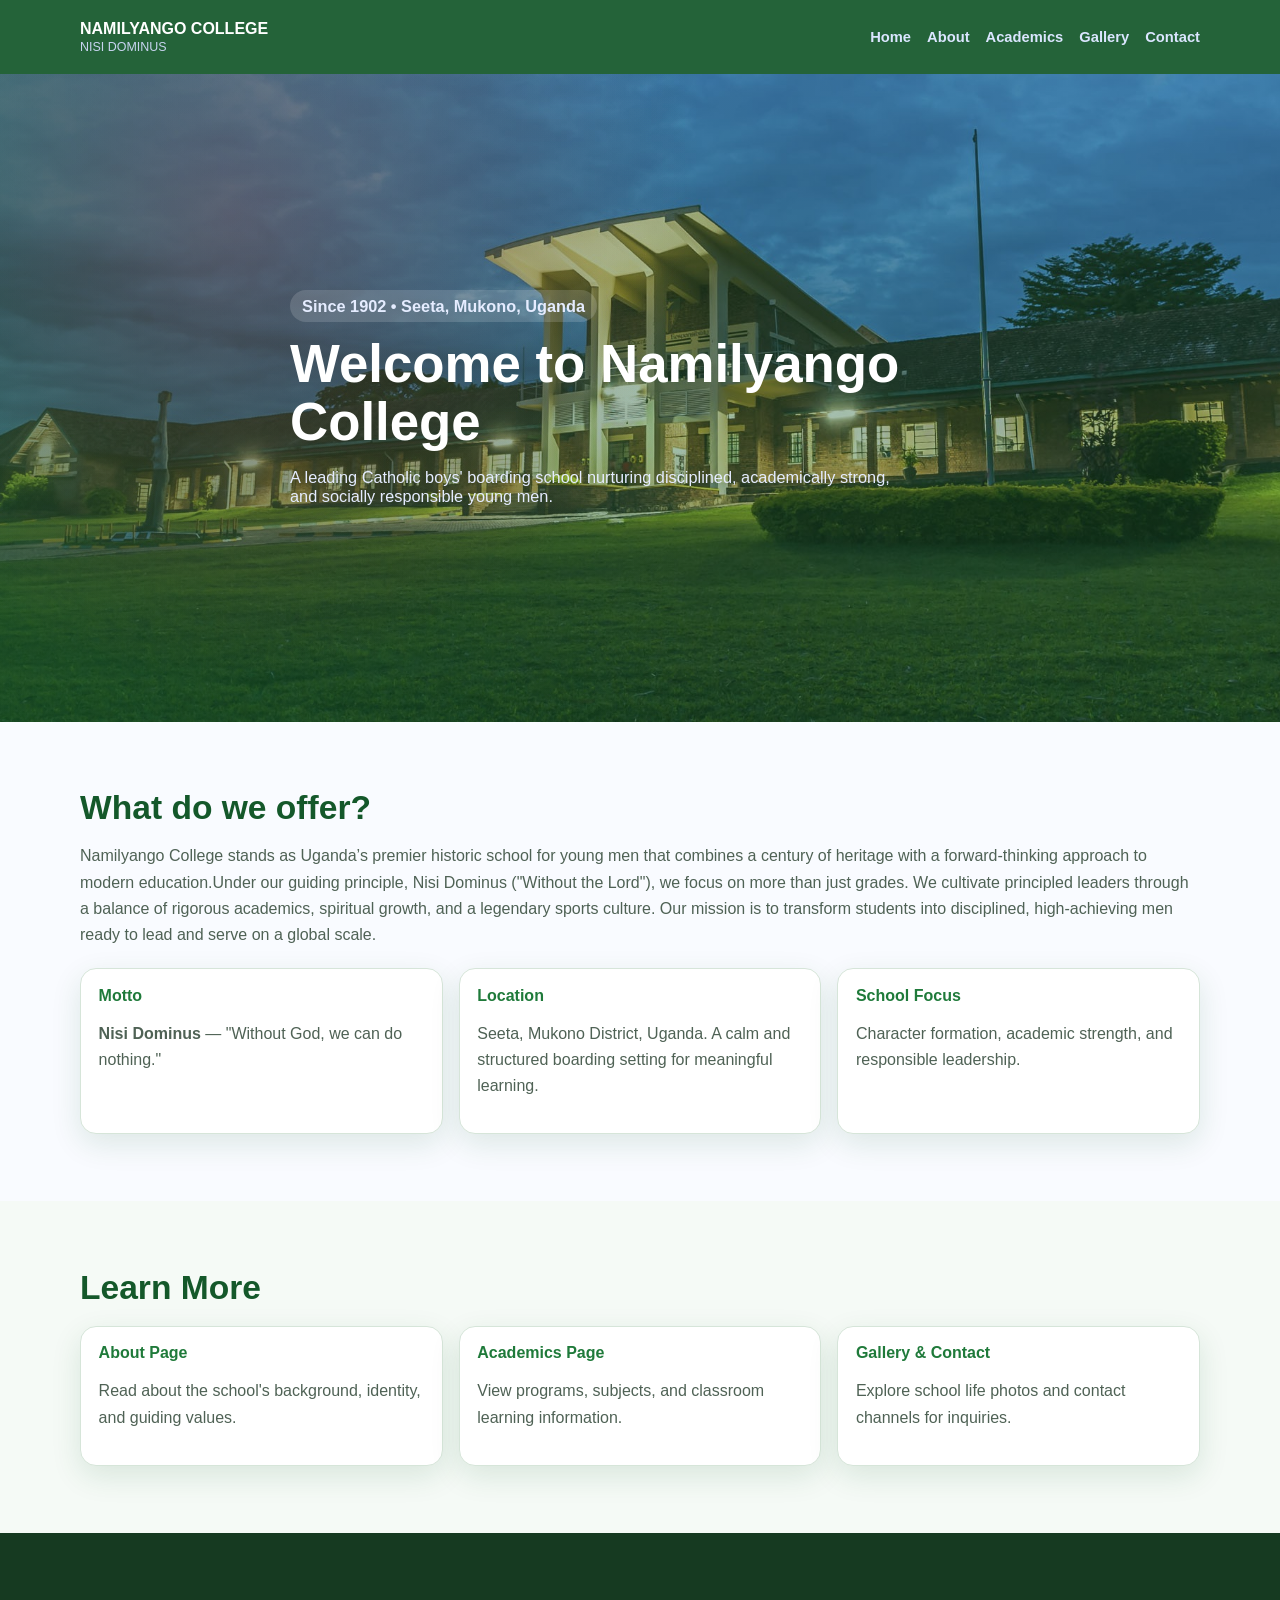
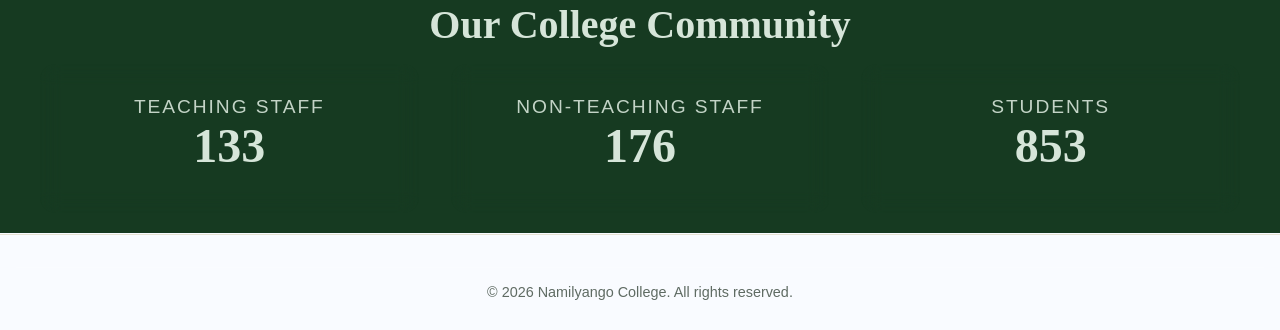
==== index.html @ accd8a67 "Update stylesheet and script paths in index.html Move index.html to root for Github pages" ====
<!DOCTYPE html>
<html lang="en">
    <head>
        <meta charset="UTF-8">
        <meta name="viewport" content="width=device-width, initial-scale=1.0">
        <title>My school website</title>
        <link rel="stylesheet" href="CSS/index.css">
        <link rel="stylesheet" href="CSS/general.css">
    </head>
    <body>
        <header class="site-header">
            <div class="container nav-wrap">
        <div class="brand">
          <div>
            <h1>NAMILYANGO COLLEGE</h1>
            <p>NISI DOMINUS</p>
          </div>
        </div>
        <nav class="main-nav">
          <a href="index.html">Home</a>
          <a href="about.html">About</a>
          <a href="academics.html">Academics</a>
          <a href="gallery.html">Gallery</a>
          <a href="contact.html">Contact</a>
        </nav>
      </div>
        </header>
        <main>
      <section class="hero">
        <div class="overlay"></div>
        <div class="container hero-content">
          <p class="tag">Since 1902 • Seeta, Mukono, Uganda</p>
          <h2>Welcome to Namilyango College</h2>
          <p>
            A leading Catholic boys' boarding school nurturing disciplined,
            academically strong, and socially responsible young men.
          </p>
          
     
      </section>

      <section class="section container">
        <h3>What do we offer?</h3>
        <p>Namilyango College stands as Uganda’s premier historic school for young men that combines a century of heritage with a forward-thinking approach to modern education.Under our guiding principle, Nisi Dominus ("Without the Lord"), we focus on more than just grades. We cultivate principled leaders through a balance of rigorous academics, spiritual growth, and a legendary sports culture. Our mission is to transform students into disciplined, high-achieving men ready to lead and serve on a global scale.
        </p>
        <div class="info-grid">
          <article class="card">
            <h4>Motto</h4>
            <p><strong>Nisi Dominus</strong> — "Without God, we can do nothing."</p>
          </article>
          <article class="card">
            <h4>Location</h4>
            <p>
              Seeta, Mukono District, Uganda. A calm and structured boarding
              setting for meaningful learning.
            </p>
          </article>
          <article class="card">
            <h4>School Focus</h4>
            <p>Character formation, academic strength, and responsible leadership.</p>
          </article>
        </div>
      </section>

      <section class="section section-muted">
        <div class="container">
          <h3>Learn More</h3>
          <p>
            
          </p>
          <div class="info-grid">
            <article class="card">
              <h4>About Page</h4>
              <p>
                Read about the school's background, identity, and guiding values.
              </p>
            </article>
            <article class="card">
              <h4>Academics Page</h4>
              <p>
                View programs, subjects, and classroom learning information.
              </p>
            </article>
            <article class="card">
              <h4>Gallery & Contact</h4>
              <p>
                Explore school life photos and contact channels for inquiries.
              </p>
            </article>
          </div>
        </div>
      </section>
      <section class="stats-section">
        <h1 class="stats-title">Our College Community</h1>
        <div class="stats-container">
          <div class="stat-item">
            <div class="stat-label">Teaching Staff</div>
            <div class="stat-number" data-target="371">0</div>
        </div>
        <div class="stat-item">
          <div class="stat-label">Non-Teaching Staff</div>
          <div class="stat-number" data-target="491">0</div>
        </div>
        <div class="stat-item">
          <div class="stat-label">Students</div>
          <div class="stat-number" data-target="2371">0</div>
        </div>
        </div>
      </section>
    </main>
    <script src="JS/home.js"></script>

    <footer class="site-footer">
      
      <p class="copyright">&copy; 2026 Namilyango College. All rights reserved.</p>
    </footer>
  </body>
</html>
---- CSS/index.css ----
:root {
  --primary: #1f7a3a;
  --primary-dark: #14582a;
  --accent: #c61f2d;
  --surface: #ffffff;
  --surface-muted: #f5faf6;
  --text: #183021;
  --text-muted: #4f6255;
  --border: #d6e5d9;
  --shadow: 0 10px 30px rgba(20, 88, 42, 0.12);
}

* {
  box-sizing: border-box;
}

html,
body {
  margin: 0;
  padding: 0;
  font-family: "Segoe UI", Tahoma, Geneva, Verdana, sans-serif;
  color: var(--text);
  background: #f9fbff;


}

img {
  max-width: 100%;
}

.container {
  width: min(1120px, 92%);
  margin-inline: auto;
}

.site-header {
  position: sticky;
  top: 0;
  z-index: 100;
  background: rgba(20, 88, 42, 0.93);
  backdrop-filter: blur(6px);
}

.nav-wrap {
  min-height: 74px;
  display: flex;
  align-items: center;
  justify-content: space-between;
  gap: 1rem;
}

.brand {
  display: flex;
  gap: 0.75rem;
  align-items: center;
}


.brand h1 {
  margin: 0;
  color: #fff;
  font-size: 1rem;
}

.brand p {
  margin: 0.1rem 0 0;
  color: #c8d4f0;
  font-size: 0.78rem;
}

.main-nav {
  display: flex;
  gap: 1rem;
  flex-wrap: wrap;
}

.main-nav a {
  color: #dbe6ff;
  text-decoration: none;
  font-weight: 600;
  font-size: 0.92rem;
}

.main-nav a:hover {
  color: #fff;
}

.hero {
  position: relative;
  min-height: 72vh;
  display: grid;
  align-items: center;
  background: linear-gradient(rgba(20, 88, 42, 0.3), rgba(20, 88, 42, 0.45)),
    url("../IMAGES/namilyango_college_cover.jpeg") center/cover no-repeat;
}

.overlay {
  position: absolute;
  inset: 0;
  background:
    radial-gradient(circle at 18% 22%, rgba(198, 31, 45, 0.25), transparent 40%),
    linear-gradient(90deg, rgba(20, 88, 42, 0.35), transparent 55%);
}

.hero-content {
  position: relative;
  z-index: 1;
  color: #fff;
  max-width: 700px;
  padding-block: 5rem;
}

.tag {
  display: inline-block;
  font-size: 0.85rem;
  font-weight: 600;
  padding: 0.4rem 0.75rem;
  border-radius: 999px;
  background: rgba(255, 255, 255, 0.15);
  margin-bottom: 0.8rem;
}

.hero h2 {
  margin: 0;
  font-size: clamp(1.9rem, 4.8vw, 3.3rem);
  line-height: 1.1;
}

.hero p {
  font-size: 1.02rem;
  max-width: 620px;
  color: #e5ecff;
}

.hero-actions {
  display: flex;
  gap: 0.8rem;
  flex-wrap: wrap;
  margin-top: 1.5rem;
}

.btn {
  display: inline-block;
  border-radius: 10px;
  text-decoration: none;
  font-weight: 700;
  padding: 0.72rem 1.2rem;
}

.btn-primary {
  background: var(--accent);
  color: #ffffff;
}

.btn-secondary {
  background: rgba(255, 255, 255, 0.2);
  color: #fff;
  border: 1px solid rgba(255, 255, 255, 0.3);
}

.section {
  padding-block: 4.2rem;
}

.section h3 {
  margin-top: 0;
  margin-bottom: 0.7rem;
  font-size: clamp(1.4rem, 3vw, 2.1rem);
  color: var(--primary-dark);
}

.section p {
  color: var(--text-muted);
  line-height: 1.65;
}

.section-muted {
  background: var(--surface-muted);
}

.info-grid {
  margin-top: 1.2rem;
  display: grid;
  grid-template-columns: repeat(3, minmax(0, 1fr));
  gap: 1rem;
}

.card {
  background: var(--surface);
  border: 1px solid var(--border);
  border-radius: 16px;
  padding: 1.1rem;
  box-shadow: var(--shadow);
}

.card h4 {
  margin-top: 0;
  margin-bottom: 0.45rem;
  color: var(--primary);
}

.card ul {
  margin: 0.3rem 0 0;
  padding-left: 1.15rem;
  color: var(--text-muted);
  line-height: 1.6;
}



footer {
    margin-top: 3rem;
    text-align: center;
    padding: 1rem;
    color: var(--muted);
    border-top: 1px solid #e6e1d3;
  }

.copyright {
  text-align: center;
  margin-top: 1rem;
  padding-top: 1rem;
  border-top: 1px solid rgba(255, 255, 255, 0.15);
  font-size: 0.9rem;
}
.stats-section {
  padding: 4rem 2rem;
  background-color: rgba(5, 44, 17, 0.93);
  color: var(--border);
  text-align: center;
  height: 300px;
}

.stats-intro {
  max-width: 760px;
  margin: 0 auto 2rem;
  color: rgba(255, 255, 255, 0.9);
  font-size: 1.05rem;
  line-height: 1;
}

.stats-container {
  max-width: 1200px;
  margin: 0 auto;
  display: grid;
  grid-template-columns: repeat(auto-fit, minmax(250px, 1fr));
  gap: 2rem;
}

.stat-item {
  padding: 2rem;
  border-radius: 16px;
  backdrop-filter: blur(10px);
}

.stat-number {
  font-size: 3rem;
  font-weight: bold;
  margin-bottom: 0.5rem;
  font-family: "Georgia", serif;
}

.stat-label {
  font-size: 1.2rem;
  opacity: 0.9;
  text-transform: uppercase;
  letter-spacing: 0.1em;
}

.stats-title {
  font-size: 2.5rem;
  margin-bottom: 1rem;
  font-family: "Georgia", serif;
  margin-top: 4px;
}

@media (max-width: 900px) {
  .info-grid {
    grid-template-columns: repeat(2, minmax(0, 1fr));
  }
}

@media (max-width: 700px) {
  .nav-wrap {
    flex-direction: column;
    align-items: flex-start;
    padding: 0.7rem 0;
  }

  .main-nav {
    gap: 0.7rem;
  }

  .info-grid,
  .split {
    grid-template-columns: 1fr;
  }

  .hero {
    min-height: 64vh;
  }
}
---- CSS/general.css ----
:root {
  --bg: #f6f3ea;
  --surface: #ffffff;
  --ink: #1d2a22;
  --brand: #123524;
  --accent: #b38b2d;
  --muted: #5f6b63;
  --radius: 14px;
  --maxw: 1100px;
}

* { box-sizing: border-box; }

html,
body {
  margin: 0;
  padding: 0;
  font-family: "Segoe UI", Tahoma, Geneva, Verdana, sans-serif;
  color: var(--text);
  background: #f9fbff;
}

img {
  max-width: 100%;
}

.container {
  width: min(1120px, 92%);
  margin-inline: auto;
}

.site-header {
  position: sticky;
  top: 0;
  z-index: 100;
  background: rgba(20, 88, 42, 0.93);
  backdrop-filter: blur(6px);
}

.nav-wrap {
  min-height: 74px;
  display: flex;
  align-items: center;
  justify-content: space-between;
  gap: 1rem;
}

.brand {
  display: flex;
  gap: 0.75rem;
  align-items: center;
}


.brand h1 {
  margin: 0;
  color: #fff;
  font-size: 1rem;
}

.brand p {
  margin: 0.1rem 0 0;
  color: #c8d4f0;
  font-size: 0.78rem;
}

.main-nav {
  display: flex;
  gap: 1rem;
  flex-wrap: wrap;
}

.main-nav a {
  color: #dbe6ff;
  text-decoration: none;
  font-weight: 600;
  font-size: 0.92rem;
}

.main-nav a:hover {
  color: #fff;
}

footer {
  margin-top:1px;
  text-align: center;
  padding: 1rem;
  color: var(--muted);
  border-top: 1px solid #e6e1d3;
}
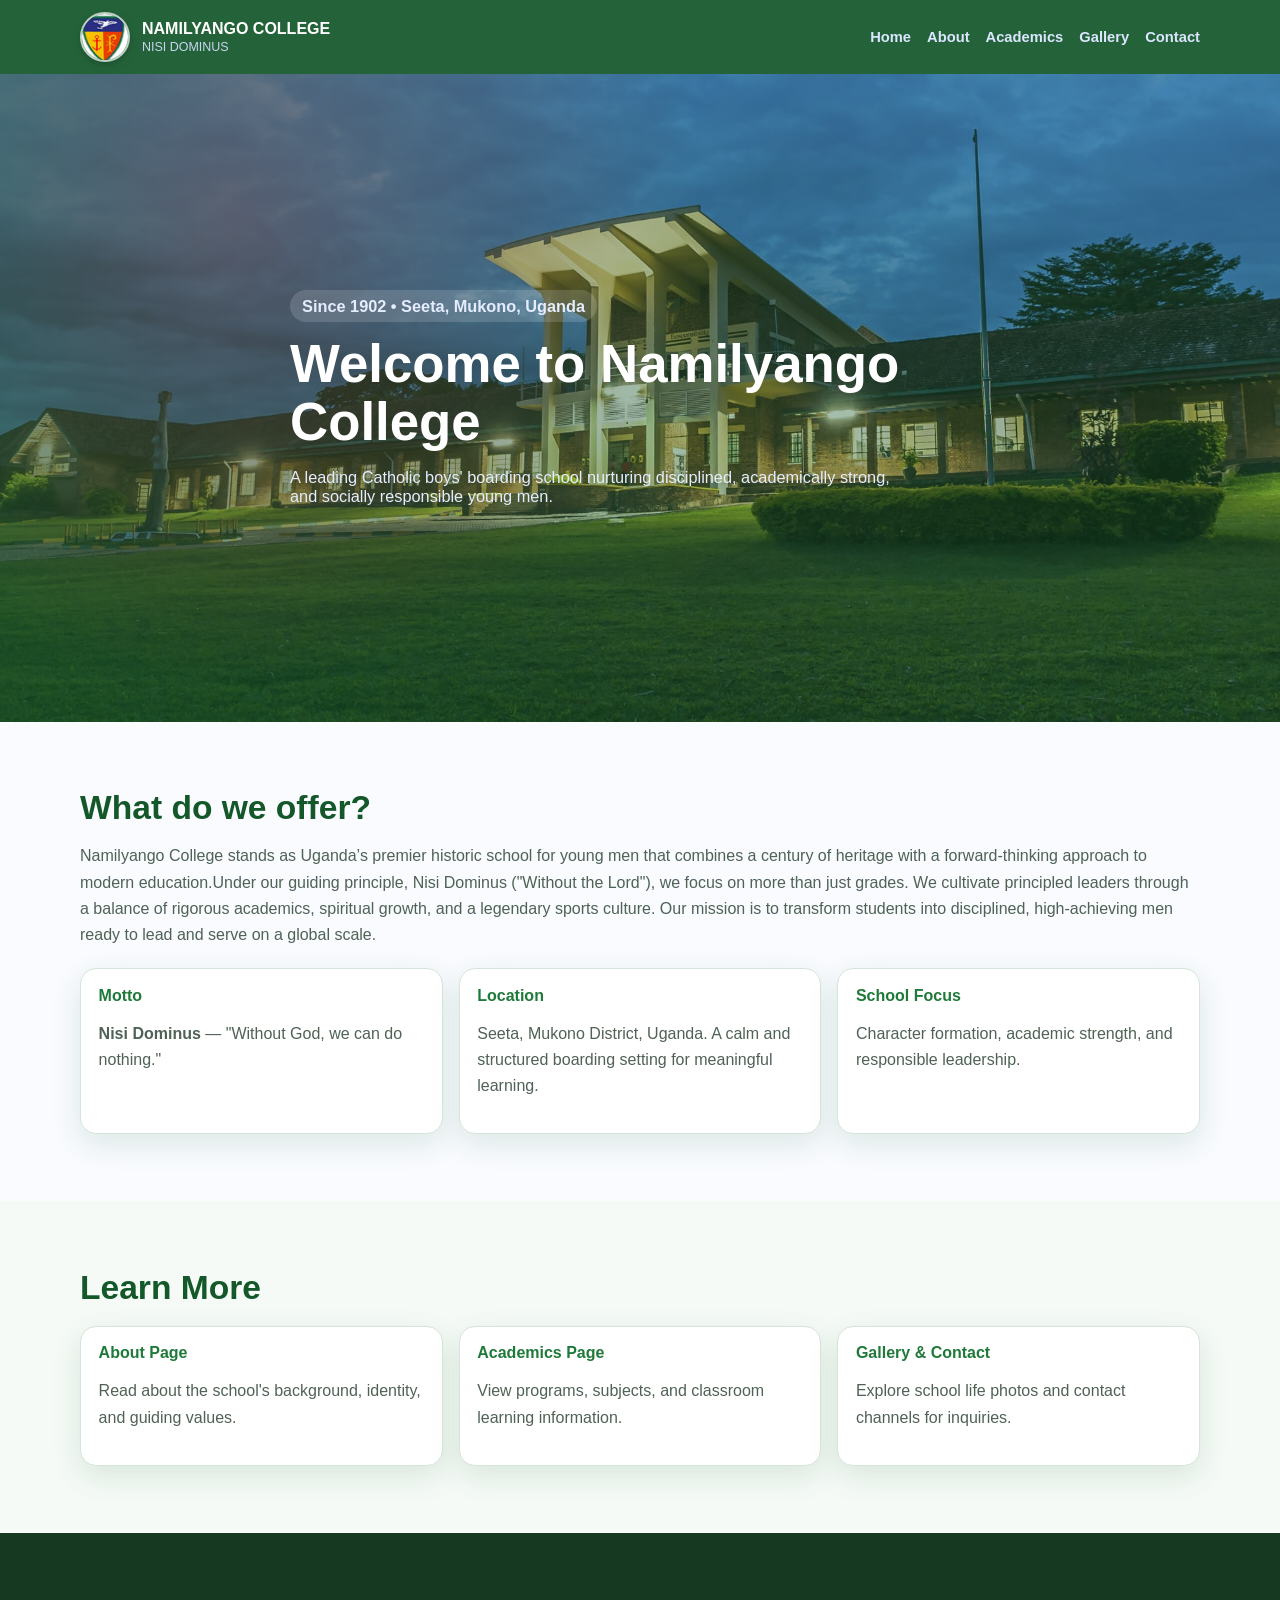
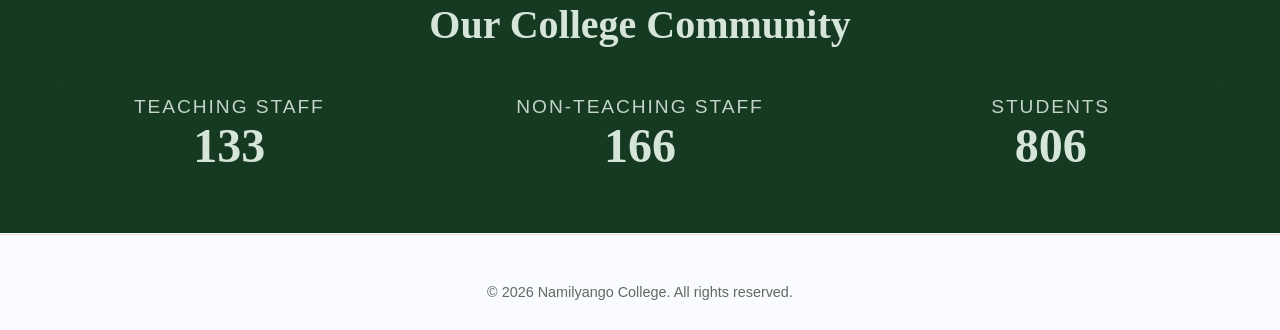
==== commit f68eea48: "added logo" ====
--- a/index.html
+++ b/index.html
@@ -11,6 +11,7 @@
         <header class="site-header">
             <div class="container nav-wrap">
         <div class="brand">
+          <img src="IMAGES/sports/badge.jpg" alt="Namilyango College badge" class="brand-logo">
           <div>
             <h1>NAMILYANGO COLLEGE</h1>
             <p>NISI DOMINUS</p>
--- a/CSS/general.css
+++ b/CSS/general.css
@@ -51,6 +51,16 @@
   align-items: center;
 }
 
+.brand-logo {
+  width: 50px;
+  height: 50px;
+  object-fit: cover;
+  border-radius: 50%;
+  border: 2px solid rgba(255, 255, 255, 0.7);
+  box-shadow: 0 3px 10px rgba(0, 0, 0, 0.2);
+  flex-shrink: 0;
+}
+
 
 .brand h1 {
   margin: 0;
@@ -81,6 +91,21 @@
   color: #fff;
 }
 
+@media (max-width: 640px) {
+  .brand-logo {
+    width: 40px;
+    height: 40px;
+  }
+
+  .brand h1 {
+    font-size: 0.9rem;
+  }
+
+  .brand p {
+    font-size: 0.72rem;
+  }
+}
+
 footer {
   margin-top:1px;
   text-align: center;
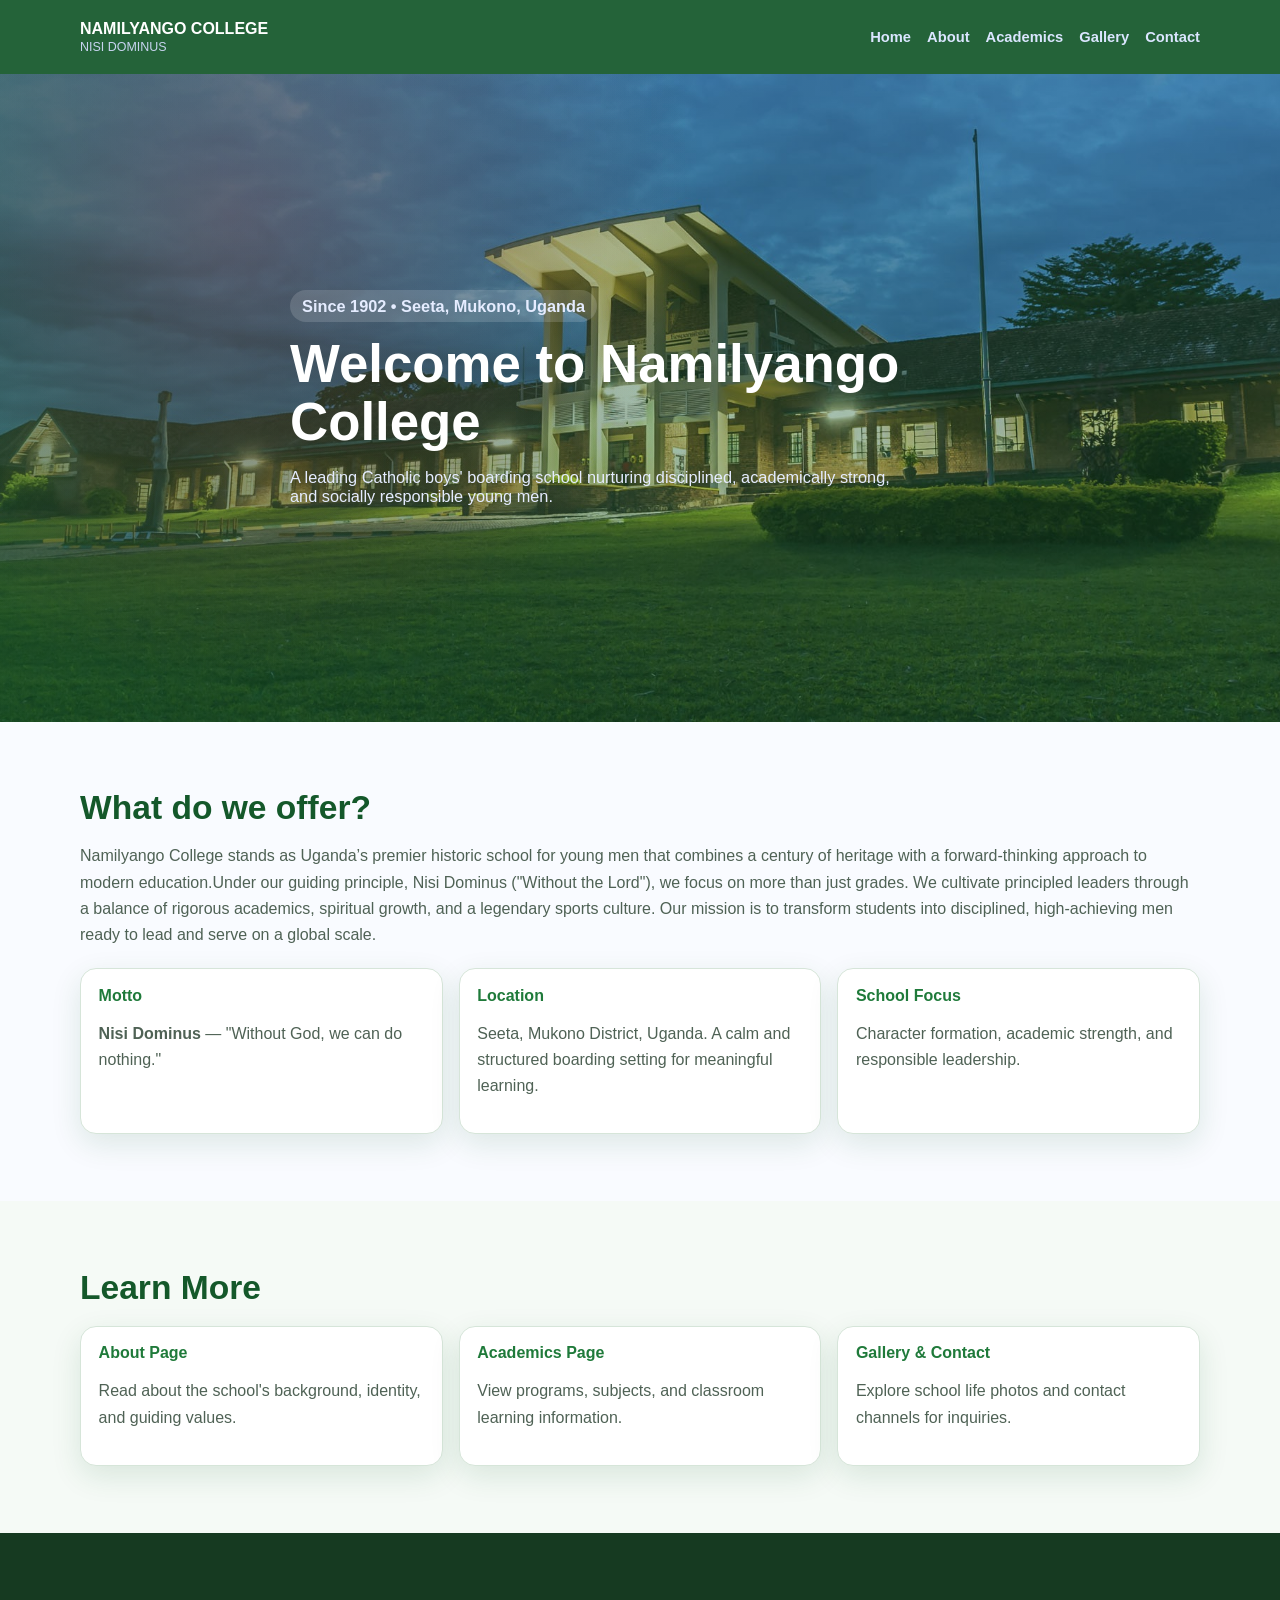
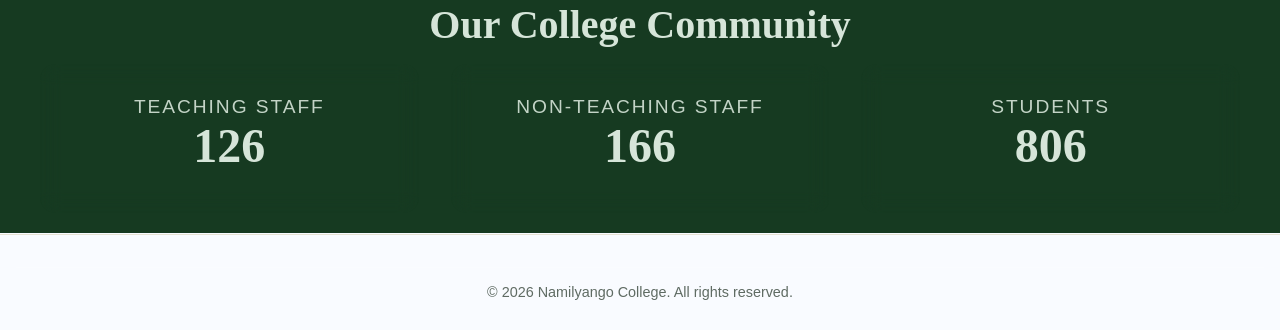
==== commit 3242d37d: "Revert "added logo" This reverts commit f68eea481f412bb6712e626a7e00bad1f7a6ac14." ====
--- a/index.html
+++ b/index.html
@@ -11,7 +11,6 @@
         <header class="site-header">
             <div class="container nav-wrap">
         <div class="brand">
-          <img src="IMAGES/sports/badge.jpg" alt="Namilyango College badge" class="brand-logo">
           <div>
             <h1>NAMILYANGO COLLEGE</h1>
             <p>NISI DOMINUS</p>
--- a/CSS/general.css
+++ b/CSS/general.css
@@ -51,16 +51,6 @@
   align-items: center;
 }
 
-.brand-logo {
-  width: 50px;
-  height: 50px;
-  object-fit: cover;
-  border-radius: 50%;
-  border: 2px solid rgba(255, 255, 255, 0.7);
-  box-shadow: 0 3px 10px rgba(0, 0, 0, 0.2);
-  flex-shrink: 0;
-}
-
 
 .brand h1 {
   margin: 0;
@@ -91,21 +81,6 @@
   color: #fff;
 }
 
-@media (max-width: 640px) {
-  .brand-logo {
-    width: 40px;
-    height: 40px;
-  }
-
-  .brand h1 {
-    font-size: 0.9rem;
-  }
-
-  .brand p {
-    font-size: 0.72rem;
-  }
-}
-
 footer {
   margin-top:1px;
   text-align: center;
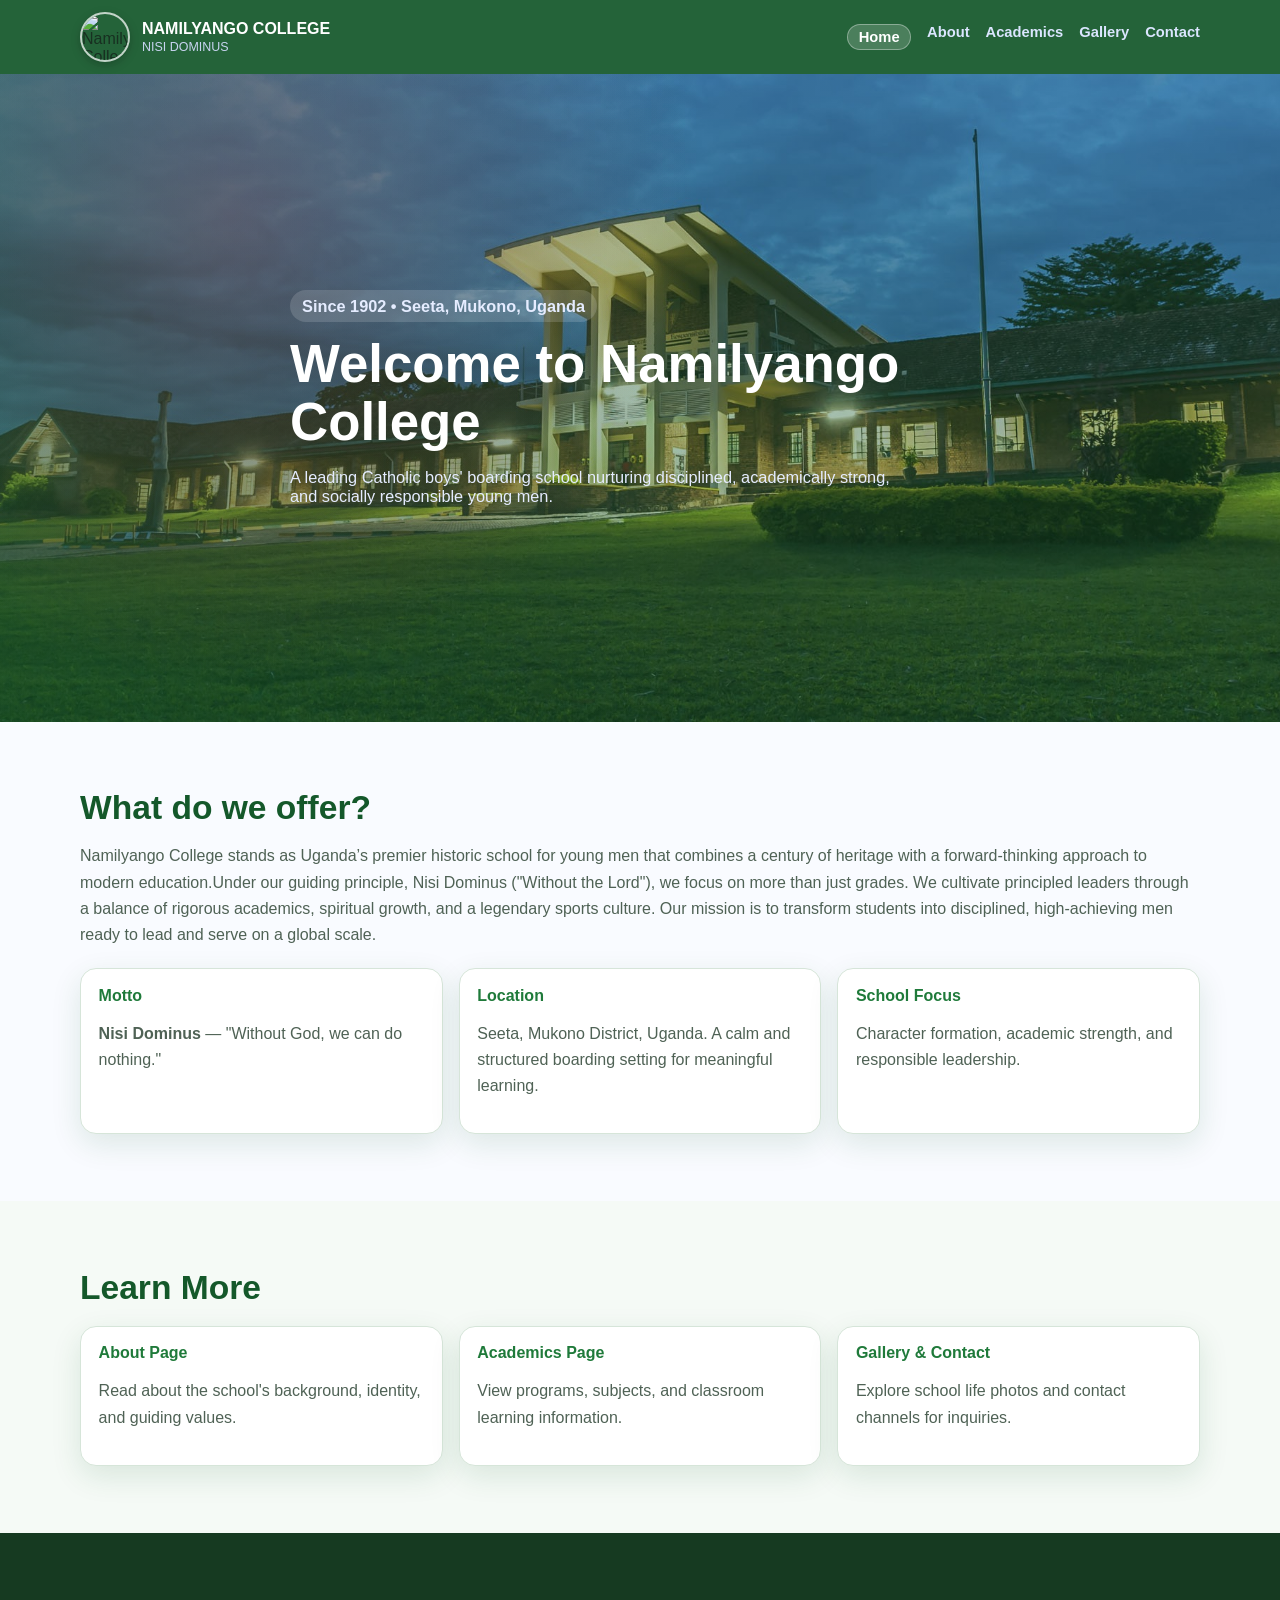
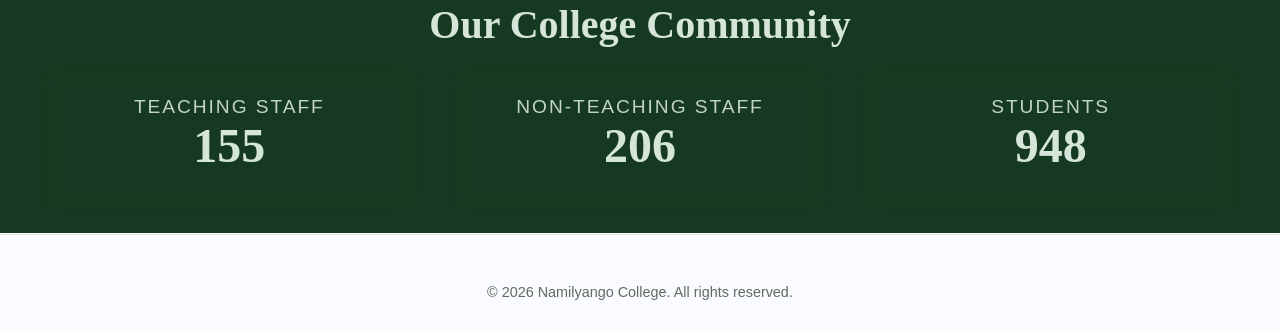
==== commit 0b0b5fed: "a number of changes" ====
--- a/index.html
+++ b/index.html
@@ -11,13 +11,14 @@
         <header class="site-header">
             <div class="container nav-wrap">
         <div class="brand">
+          <img src="IMAGES/sports/badge.jpg" alt="Namilyango College badge" class="brand-logo">
           <div>
             <h1>NAMILYANGO COLLEGE</h1>
             <p>NISI DOMINUS</p>
           </div>
         </div>
         <nav class="main-nav">
-          <a href="index.html">Home</a>
+          <a href="index.html" class="active" aria-current="page">Home</a>
           <a href="about.html">About</a>
           <a href="academics.html">Academics</a>
           <a href="gallery.html">Gallery</a>
--- a/CSS/general.css
+++ b/CSS/general.css
@@ -51,6 +51,16 @@
   align-items: center;
 }
 
+.brand-logo {
+  width: 50px;
+  height: 50px;
+  object-fit: cover;
+  border-radius: 50%;
+  border: 2px solid rgba(255, 255, 255, 0.72);
+  box-shadow: 0 3px 10px rgba(0, 0, 0, 0.22);
+  flex-shrink: 0;
+}
+
 
 .brand h1 {
   margin: 0;
@@ -81,10 +91,66 @@
   color: #fff;
 }
 
-footer {
-  margin-top:1px;
+.main-nav a.active {
+  color: #ffffff;
+  background: rgba(255, 255, 255, 0.18);
+  border: 1px solid rgba(255, 255, 255, 0.35);
+  border-radius: 999px;
+  padding: 0.25rem 0.65rem;
+}
+
+footer,
+.site-footer {
+  margin-top: 1px;
   text-align: center;
   padding: 1rem;
   color: var(--muted);
   border-top: 1px solid #e6e1d3;
+}
+
+@media (max-width: 768px) {
+  .nav-wrap {
+    min-height: 68px;
+    gap: 0.7rem;
+  }
+
+  .brand-logo {
+    width: 42px;
+    height: 42px;
+  }
+}
+
+@media (max-width: 640px) {
+  .nav-wrap {
+    flex-direction: column;
+    align-items: flex-start;
+    padding: 0.7rem 0;
+  }
+
+  .main-nav {
+    gap: 0.6rem;
+  }
+
+  .main-nav a {
+    font-size: 0.88rem;
+  }
+}
+
+@media (max-width: 480px) {
+  .brand-logo {
+    width: 36px;
+    height: 36px;
+  }
+
+  .brand h1 {
+    font-size: 0.88rem;
+  }
+
+  .brand p {
+    font-size: 0.68rem;
+  }
+
+  .copyright {
+    font-size: 0.82rem;
+  }
 }
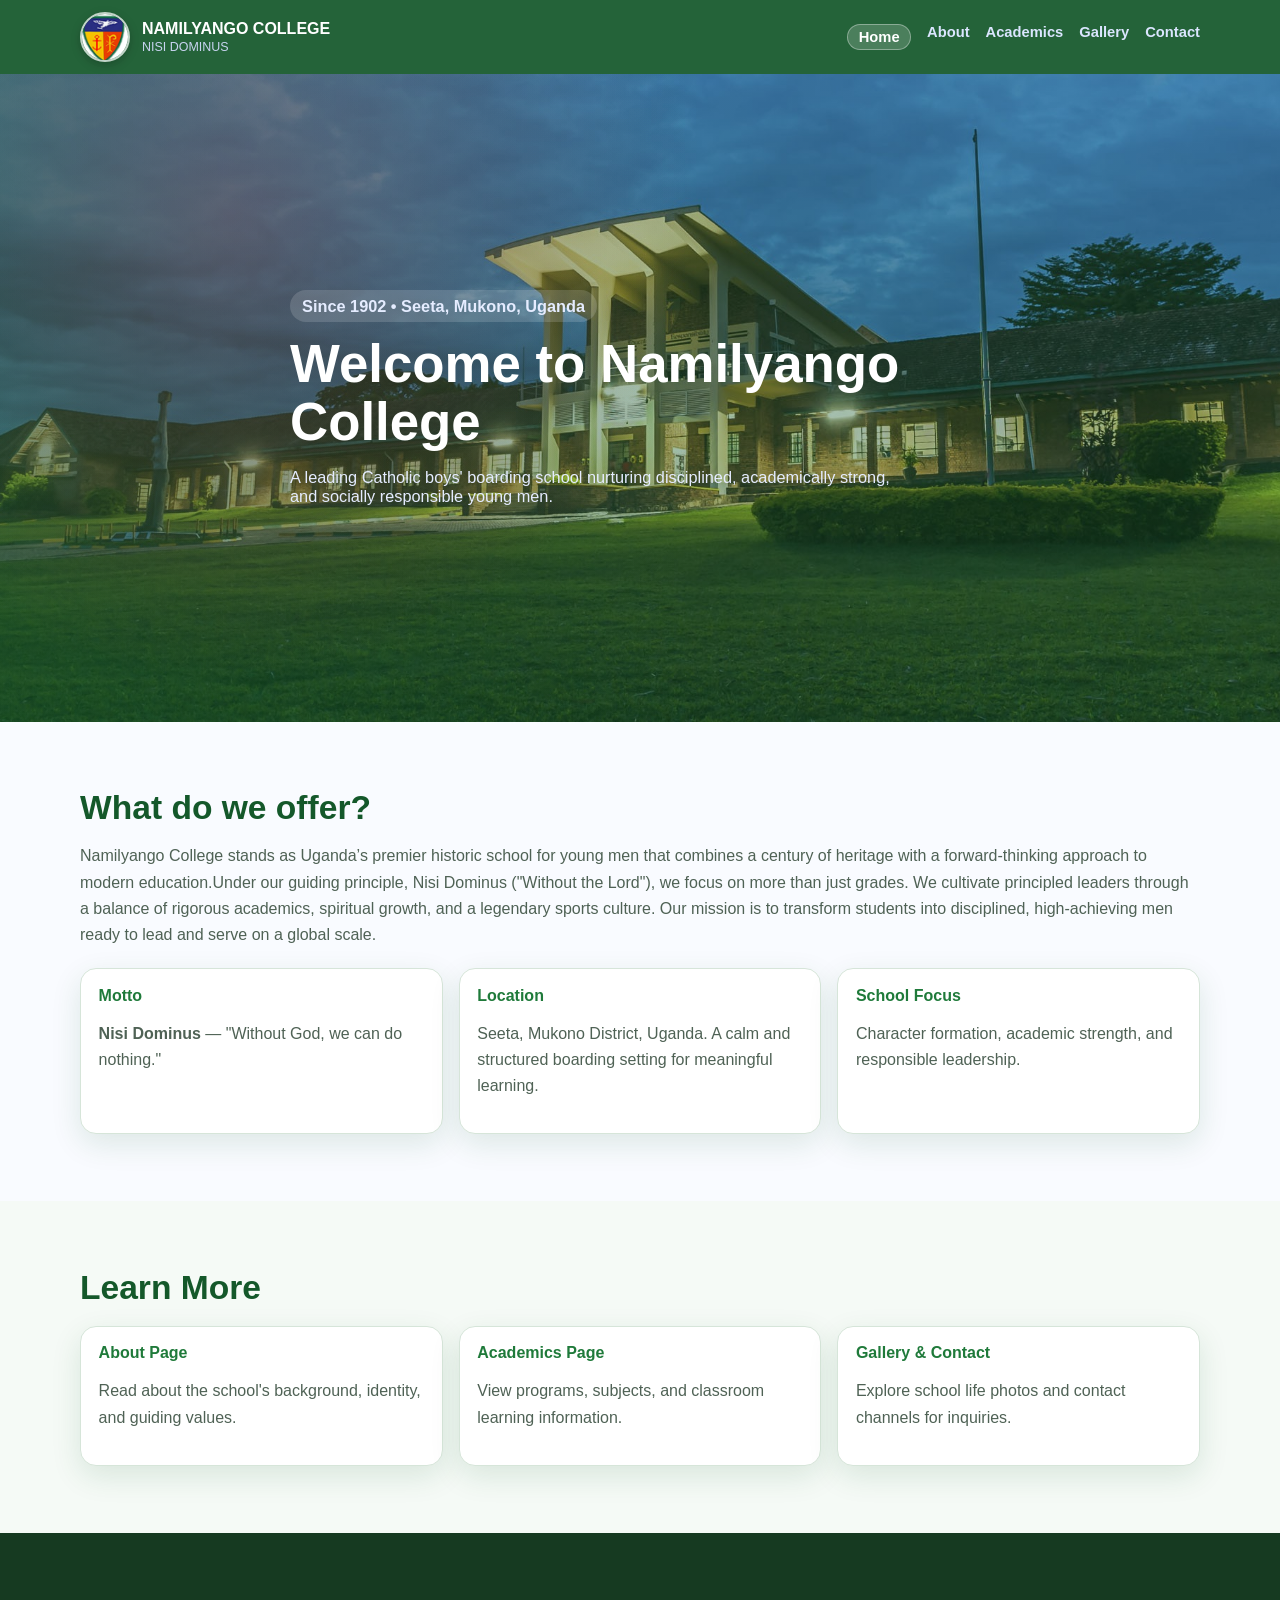
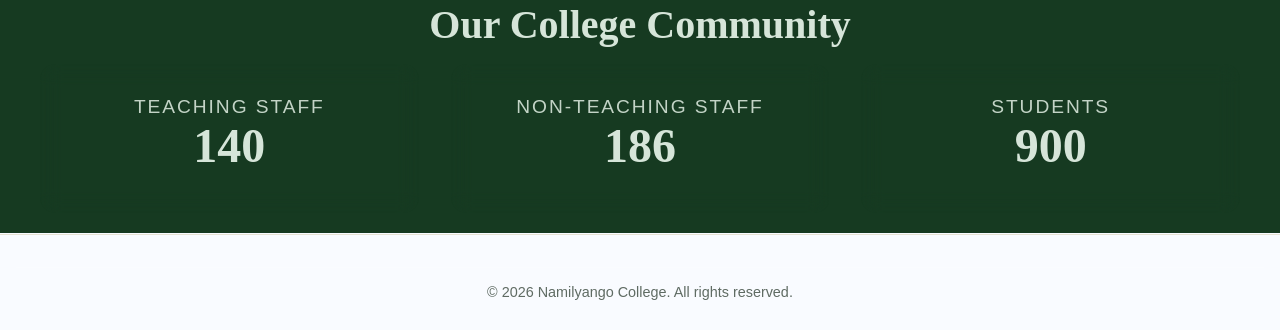
==== commit 51d22326: "fixed the badge" ====
--- a/index.html
+++ b/index.html
@@ -11,7 +11,7 @@
         <header class="site-header">
             <div class="container nav-wrap">
         <div class="brand">
-          <img src="IMAGES/sports/badge.jpg" alt="Namilyango College badge" class="brand-logo">
+          <img src="IMAGES/badge.jpg" alt="Namilyango College badge" class="brand-logo">
           <div>
             <h1>NAMILYANGO COLLEGE</h1>
             <p>NISI DOMINUS</p>
